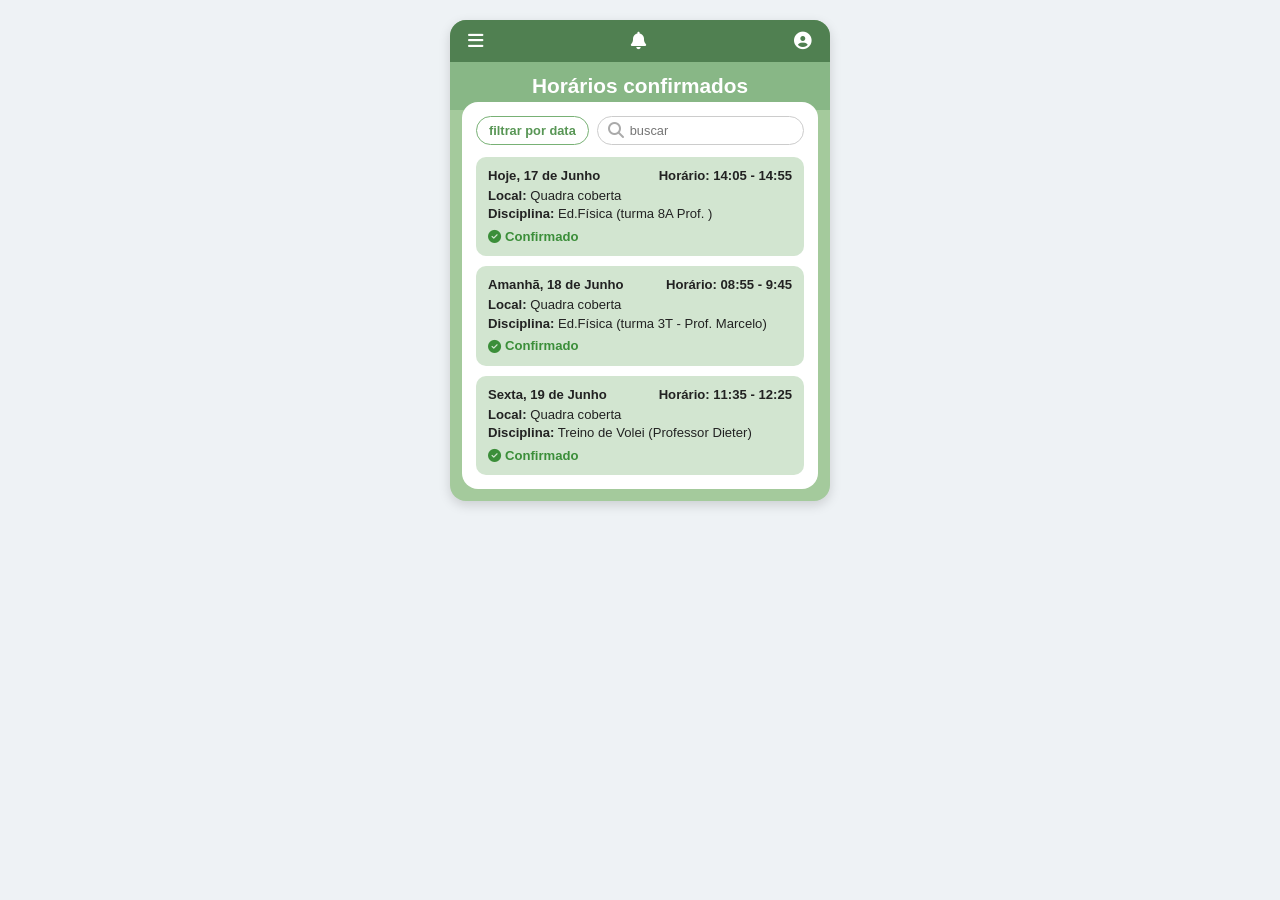
==== confirmados/index.html @ b620a487 "horarios confirmados" ====
<!DOCTYPE html>
<html lang="pt-br">
<head>
  <meta charset="UTF-8">
  <meta name="viewport" content="width=device-width, initial-scale=1.0">
  <title>Horários Confirmados</title>
  <link rel="stylesheet" href="https://cdnjs.cloudflare.com/ajax/libs/font-awesome/6.4.0/css/all.min.css">
    <link rel="stylesheet" href="style.css">
</head>
<body>

  <div class="aplicativo">

    <div class="barra-topo">
      <i class="fa-solid fa-bars"></i>
      <i class="fa-solid fa-bell"></i>
      <i class="fa-solid fa-circle-user"></i>
    </div>

    <div class="titulo">
      Horários confirmados
    </div>


    <div class="conteudo">
      <div class="filtros">
        <button class="botao-filtro">filtrar por data</button>
        <div class="caixa-busca">
          <i class="fa-solid fa-magnifying-glass" style="color:#aaa;"></i>
          <input type="text" placeholder="buscar">
        </div>
      </div>

      
      <div class="lista-cartoes" id="listaHorarios">
        <div class="cartao">
          <div class="linha-cartao">
            <span>Hoje, 17 de Junho</span>
            <span>Horário: 14:05 - 14:55</span>
          </div>
          <div><strong>Local:</strong> Quadra coberta</div>
          <div><strong>Disciplina:</strong> Ed.Física (turma 8A Prof. )</div>
          <div class="status"><i class="fa-solid fa-circle-check"></i> Confirmado</div>
        </div>

        <div class="cartao">
          <div class="linha-cartao">
            <span>Amanhã, 18 de Junho</span>
            <span>Horário: 08:55 - 9:45</span>
          </div>
          <div><strong>Local:</strong> Quadra coberta</div>
          <div><strong>Disciplina:</strong> Ed.Física (turma 3T - Prof. Marcelo)</div>
          <div class="status"><i class="fa-solid fa-circle-check"></i> Confirmado</div>
        </div>

        <div class="cartao">
          <div class="linha-cartao">
            <span>Sexta, 19 de Junho</span>
            <span>Horário: 11:35 - 12:25</span>
          </div>
          <div><strong>Local:</strong> Quadra coberta</div>
          <div><strong>Disciplina:</strong> Treino de Volei (Professor Dieter)</div>
          <div class="status"><i class="fa-solid fa-circle-check"></i> Confirmado</div>
        </div>
      </div>

    </div>
  </div>

</body>
</html>
---- confirmados/style.css ----
* {
      box-sizing: border-box;
      margin: 0;
      padding: 0;
      font-family: sans-serif;
    }

    body {
      background: #eef2f5;
      display: flex;
      justify-content: center;
      padding: 20px;
    }

    .aplicativo {
      width: 100%;
      max-width: 380px;
      background: #a4ca9c;
      border-radius: 16px;
      overflow: hidden;
      box-shadow: 0 4px 12px rgba(0,0,0,0.15);
      position: relative;
    }

   
    .barra-topo {
      background: #508051;
      color: #fff;
      display: flex;
      justify-content: space-between;
      padding: 12px 18px;
      font-size: 1.1rem;
    }

    .titulo {
      background: #88b786;
      color: #fff;
      text-align: center;
      padding: 12px;
      font-size: 1.3rem;
      font-weight: bold;
    }

    .conteudo {
      background: #fff;
      margin: -8px 12px 12px 12px;
      border-radius: 16px;
      padding: 14px;
      display: flex;
      flex-direction: column;
      gap: 12px;
    }

   
    .filtros {
      display: flex;
      gap: 8px;
    }

    .botao-filtro {
      border: 1.5px solid #78b175;
      background: transparent;
      color: #589655;
      padding: 6px 12px;
      border-radius: 20px;
      font-weight: 600;
      font-size: 0.8rem;
      cursor: pointer;
    }

    .caixa-busca {
      border: 1px solid #ccc;
      border-radius: 20px;
      padding: 4px 10px;
      display: flex;
      align-items: center;
      gap: 6px;
      flex: 1;
    }

    .caixa-busca input {
      border: none;
      outline: none;
      width: 100%;
      font-size: 0.8rem;
    }

    .lista-cartoes {
      display: flex;
      flex-direction: column;
      gap: 10px;
    }

    .cartao {
      background: #d2e5d0;
      border-radius: 10px;
      padding: 10px 12px;
      font-size: 0.82rem;
      color: #222;
      line-height: 1.4;
    }

    .linha-cartao {
      display: flex;
      justify-content: space-between;
      font-weight: bold;
      margin-bottom: 2px;
    }

    .status {
      color: #3b8e39;
      font-weight: bold;
      margin-top: 4px;
      display: flex;
      align-items: center;
      gap: 4px;
    }

    .botoes {
      display: flex;
      justify-content: flex-end;
      align-items: center;
      margin-top: 5px;
    }

    .botao-agendar {
      background: #4fa14c;
      color: #fff;
      border: none;
      padding: 10px 14px;
      border-radius: 10px 0 0 10px;
      font-weight: bold;
      cursor: pointer;
    }

    .botao-mais {
      background: #4fa14c;
      color: #fff;
      border: none;
      width: 36px;
      height: 36px;
      border-radius: 50%;
      font-size: 1.2rem;
      cursor: pointer;
      display: flex;
      align-items: center;
      justify-content: center;
    }

    
    .fundo-escuro {
      position: absolute;
      top: 0;
      left: 0;
      width: 100%;
      height: 100%;
      background: rgba(0,0,0,0.4);
      display: none;
      justify-content: center;
      align-items: center;
      padding: 15px;
    }

    .caixa-janela {
      background: #fff;
      width: 100%;
      border-radius: 12px;
      padding: 16px;
    }

    .caixa-janela h3 {
      margin-bottom: 12px;
      font-size: 1.1rem;
      color: #333;
    }

    .campo {
      margin-bottom: 10px;
    }

    .campo label {
      display: block;
      font-size: 0.75rem;
      font-weight: bold;
      margin-bottom: 3px;
    }

    .campo input {
      width: 100%;
      padding: 6px 8px;
      border: 1px solid #ccc;
      border-radius: 6px;
      font-size: 0.85rem;
    }

    .janela {
      display: flex;
      justify-content: flex-end;
      gap: 8px;
      margin-top: 12px;
    }

    .botao-cancelar {
      background: #e0e0e0;
      border: none;
      padding: 6px 12px;
      border-radius: 6px;
      cursor: pointer;
    }

    .botao-salvar {
      background: #4fa14c;
      color: #fff;
      border: none;
      padding: 6px 12px;
      border-radius: 6px;
      cursor: pointer;
      font-weight: bold;
    }
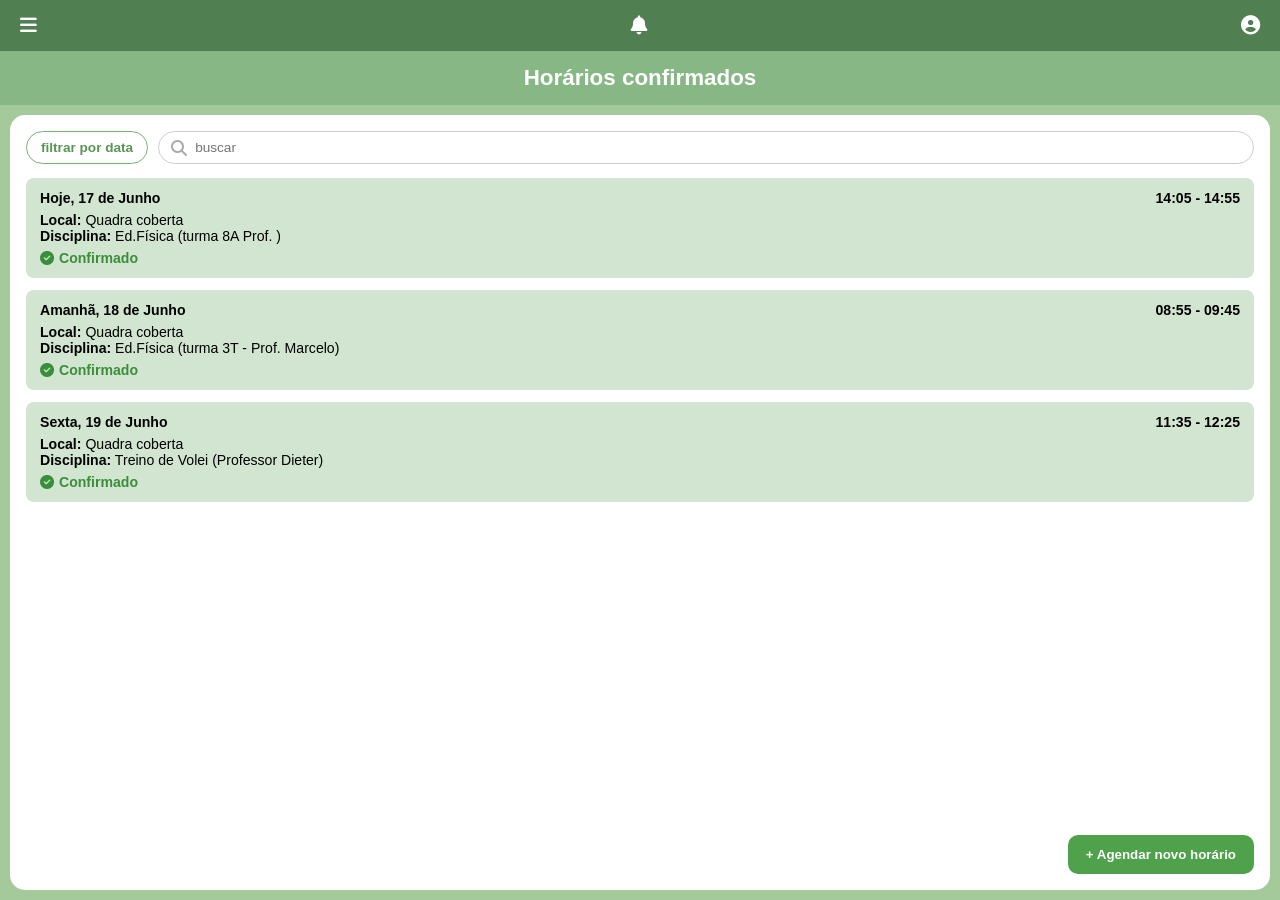
==== commit 1ff89a0d: "horarios confirmados" ====
--- a/confirmados/index.html
+++ b/confirmados/index.html
@@ -2,15 +2,14 @@
 <html lang="pt-br">
 <head>
   <meta charset="UTF-8">
-  <meta name="viewport" content="width=device-width, initial-scale=1.0">
+  <meta name="viewport" content="width=device-width, initial-scale=1.0, maximum-scale=1.0, user-scalable=no">
   <title>Horários Confirmados</title>
   <link rel="stylesheet" href="https://cdnjs.cloudflare.com/ajax/libs/font-awesome/6.4.0/css/all.min.css">
-    <link rel="stylesheet" href="style.css">
+  <link rel="stylesheet" href="style.css">
 </head>
 <body>
 
   <div class="aplicativo">
-
     <div class="barra-topo">
       <i class="fa-solid fa-bars"></i>
       <i class="fa-solid fa-bell"></i>
@@ -21,7 +20,6 @@
       Horários confirmados
     </div>
 
-
     <div class="conteudo">
       <div class="filtros">
         <button class="botao-filtro">filtrar por data</button>
@@ -31,39 +29,69 @@
         </div>
       </div>
 
-      
       <div class="lista-cartoes" id="listaHorarios">
         <div class="cartao">
           <div class="linha-cartao">
             <span>Hoje, 17 de Junho</span>
-            <span>Horário: 14:05 - 14:55</span>
+            <span>14:05 - 14:55</span>
           </div>
-          <div><strong>Local:</strong> Quadra coberta</div>
-          <div><strong>Disciplina:</strong> Ed.Física (turma 8A Prof. )</div>
+          <p><span>Local:</span> Quadra coberta</p>
+          <p><span>Disciplina:</span> Ed.Física (turma 8A Prof. )</p>
           <div class="status"><i class="fa-solid fa-circle-check"></i> Confirmado</div>
         </div>
 
         <div class="cartao">
           <div class="linha-cartao">
             <span>Amanhã, 18 de Junho</span>
-            <span>Horário: 08:55 - 9:45</span>
+            <span>08:55 - 09:45</span>
           </div>
-          <div><strong>Local:</strong> Quadra coberta</div>
-          <div><strong>Disciplina:</strong> Ed.Física (turma 3T - Prof. Marcelo)</div>
+          <p><span>Local:</span> Quadra coberta</p>
+          <p><span>Disciplina:</span> Ed.Física (turma 3T - Prof. Marcelo)</p>
           <div class="status"><i class="fa-solid fa-circle-check"></i> Confirmado</div>
         </div>
 
         <div class="cartao">
           <div class="linha-cartao">
             <span>Sexta, 19 de Junho</span>
-            <span>Horário: 11:35 - 12:25</span>
+            <span>11:35 - 12:25</span>
           </div>
-          <div><strong>Local:</strong> Quadra coberta</div>
-          <div><strong>Disciplina:</strong> Treino de Volei (Professor Dieter)</div>
+          <p><span>Local:</span> Quadra coberta</p>
+          <p><span>Disciplina:</span> Treino de Volei (Professor Dieter)</p>
           <div class="status"><i class="fa-solid fa-circle-check"></i> Confirmado</div>
         </div>
       </div>
 
+      <div class="area-botoes">
+        <button class="botao-agendar" onclick="mostrarJanela(true)">+ Agendar novo horário</button>
+      </div>
+    </div>
+
+    <div class="fundo-escuro" id="janelaAgendamento">
+      <div class="caixa-janela">
+        <h3>Novo Agendamento</h3>
+        <form onsubmit="adicionarHorario(event)">
+          <div class="campo">
+            <label>Data:</label>
+            <input type="text" id="campoData" placeholder="Ex: Sábado, 20 de Junho" required>
+          </div>
+          <div class="campo">
+            <label>Horário:</label>
+            <input type="text" id="campoHorario" placeholder="Ex: 14:00 - 15:00" required>
+          </div>
+          <div class="campo">
+            <label>Local:</label>
+            <input type="text" id="campoLocal" placeholder="Ex: Quadra coberta" required>
+          </div>
+          <div class="campo">
+            <label>Disciplina / Treino:</label>
+            <input type="text" id="campoDisciplina" placeholder="Ex: Futsal" required>
+          </div>
+          <div class="botoes-janela">
+            <button type="button" class="botao-cancelar" onclick="mostrarJanela(false)">Cancelar</button>
+            <button type="submit" class="botao-salvar">Salvar</button>
+          </div>
+        </form>
+      </div>
     </div>
   </div>
 
--- a/confirmados/style.css
+++ b/confirmados/style.css
@@ -1,80 +1,88 @@
-  * {
+   /* Reset total para ocupação da tela */
+    * {
       box-sizing: border-box;
       margin: 0;
       padding: 0;
-      font-family: sans-serif;
-    }
-
-    body {
-      background: #eef2f5;
-      display: flex;
-      justify-content: center;
-      padding: 20px;
-    }
-
+      font-family: Arial, sans-serif;
+    }
+
+    html, body {
+      width: 100%;
+      height: 100vh;
+      overflow: hidden;
+      background-color: #a4ca9c;
+    }
+
+    /* Container ocupando 100% da janela */
     .aplicativo {
-      width: 100%;
-      max-width: 380px;
+      width: 100vw;
+      height: 100vh;
+      display: flex;
+      flex-direction: column;
       background: #a4ca9c;
-      border-radius: 16px;
-      overflow: hidden;
-      box-shadow: 0 4px 12px rgba(0,0,0,0.15);
-      position: relative;
-    }
-
-   
+    }
+
+    /* Barra Superior */
     .barra-topo {
       background: #508051;
       color: #fff;
       display: flex;
       justify-content: space-between;
-      padding: 12px 18px;
-      font-size: 1.1rem;
-    }
-
+      align-items: center;
+      padding: 16px 20px;
+      font-size: 1.2rem;
+      flex-shrink: 0;
+    }
+
+    /* Faixa de Título */
     .titulo {
       background: #88b786;
       color: #fff;
       text-align: center;
-      padding: 12px;
-      font-size: 1.3rem;
-      font-weight: bold;
-    }
-
+      padding: 14px 10px;
+      font-size: 1.4rem;
+      font-weight: bold;
+      flex-shrink: 0;
+    }
+
+    /* Conteúdo Principal */
     .conteudo {
       background: #fff;
-      margin: -8px 12px 12px 12px;
-      border-radius: 16px;
-      padding: 14px;
+      margin: 10px;
+      border-radius: 15px;
+      padding: 16px;
       display: flex;
       flex-direction: column;
-      gap: 12px;
-    }
-
-   
+      flex: 1;
+      overflow: hidden;
+    }
+
+    /* Área de Filtros e Busca */
     .filtros {
       display: flex;
-      gap: 8px;
+      gap: 10px;
+      margin-bottom: 14px;
+      flex-shrink: 0;
     }
 
     .botao-filtro {
-      border: 1.5px solid #78b175;
+      border: 1px solid #78b175;
       background: transparent;
       color: #589655;
-      padding: 6px 12px;
+      padding: 8px 14px;
       border-radius: 20px;
-      font-weight: 600;
-      font-size: 0.8rem;
+      font-weight: bold;
+      font-size: 0.85rem;
       cursor: pointer;
     }
 
     .caixa-busca {
       border: 1px solid #ccc;
       border-radius: 20px;
-      padding: 4px 10px;
-      display: flex;
-      align-items: center;
-      gap: 6px;
+      padding: 6px 12px;
+      display: flex;
+      align-items: center;
+      gap: 8px;
       flex: 1;
     }
 
@@ -82,128 +90,118 @@
       border: none;
       outline: none;
       width: 100%;
-      font-size: 0.8rem;
-    }
-
+      font-size: 0.85rem;
+    }
+
+    /* Lista de Cartões */
     .lista-cartoes {
       display: flex;
       flex-direction: column;
-      gap: 10px;
+      gap: 12px;
+      flex: 1;
+      overflow-y: auto;
     }
 
     .cartao {
       background: #d2e5d0;
-      border-radius: 10px;
-      padding: 10px 12px;
-      font-size: 0.82rem;
-      color: #222;
-      line-height: 1.4;
+      border-radius: 8px;
+      padding: 12px 14px;
+      font-size: 0.88rem;
     }
 
     .linha-cartao {
       display: flex;
       justify-content: space-between;
       font-weight: bold;
-      margin-bottom: 2px;
+      margin-bottom: 6px;
+    }
+
+    /* Estilização dos rótulos via CSS */
+    .cartao p span {
+      font-weight: bold;
     }
 
     .status {
       color: #3b8e39;
       font-weight: bold;
-      margin-top: 4px;
-      display: flex;
-      align-items: center;
-      gap: 4px;
-    }
-
-    .botoes {
+      margin-top: 6px;
+      display: flex;
+      align-items: center;
+      gap: 5px;
+    }
+
+    /* Botão de Agendamento */
+    .area-botoes {
       display: flex;
       justify-content: flex-end;
-      align-items: center;
-      margin-top: 5px;
+      padding-top: 12px;
+      flex-shrink: 0;
     }
 
     .botao-agendar {
       background: #4fa14c;
       color: #fff;
       border: none;
-      padding: 10px 14px;
-      border-radius: 10px 0 0 10px;
-      font-weight: bold;
-      cursor: pointer;
-    }
-
-    .botao-mais {
-      background: #4fa14c;
-      color: #fff;
-      border: none;
-      width: 36px;
-      height: 36px;
-      border-radius: 50%;
-      font-size: 1.2rem;
-      cursor: pointer;
-      display: flex;
-      align-items: center;
-      justify-content: center;
-    }
-
-    
+      padding: 12px 18px;
+      border-radius: 10px;
+      font-weight: bold;
+      cursor: pointer;
+    }
+
+    /* Modal / Pop-up */
     .fundo-escuro {
-      position: absolute;
+      position: fixed;
       top: 0;
       left: 0;
-      width: 100%;
-      height: 100%;
-      background: rgba(0,0,0,0.4);
+      width: 100vw;
+      height: 100vh;
+      background: rgba(0, 0, 0, 0.5);
       display: none;
       justify-content: center;
       align-items: center;
-      padding: 15px;
+      z-index: 99;
     }
 
     .caixa-janela {
       background: #fff;
-      width: 100%;
+      width: 90%;
+      max-width: 360px;
       border-radius: 12px;
-      padding: 16px;
+      padding: 20px;
     }
 
     .caixa-janela h3 {
-      margin-bottom: 12px;
-      font-size: 1.1rem;
-      color: #333;
-    }
-
-    .campo {
-      margin-bottom: 10px;
+      text-align: center;
+      margin-bottom: 15px;
     }
 
     .campo label {
       display: block;
-      font-size: 0.75rem;
-      font-weight: bold;
-      margin-bottom: 3px;
+      font-weight: bold;
+      font-size: 0.8rem;
+      margin-top: 10px;
+      margin-bottom: 4px;
     }
 
     .campo input {
       width: 100%;
-      padding: 6px 8px;
+      padding: 8px;
       border: 1px solid #ccc;
       border-radius: 6px;
-      font-size: 0.85rem;
-    }
-
-    .janela {
+      font-size: 0.9rem;
+    }
+
+    .botoes-janela {
       display: flex;
       justify-content: flex-end;
-      gap: 8px;
-      margin-top: 12px;
+      gap: 10px;
+      margin-top: 16px;
     }
 
     .botao-cancelar {
-      background: #e0e0e0;
-      border: none;
-      padding: 6px 12px;
+      background: #eee;
+      border: none;
+      padding: 8px 14px;
       border-radius: 6px;
       cursor: pointer;
     }
@@ -212,8 +210,8 @@
       background: #4fa14c;
       color: #fff;
       border: none;
-      padding: 6px 12px;
+      padding: 8px 16px;
       border-radius: 6px;
-      cursor: pointer;
-      font-weight: bold;
+      font-weight: bold;
+      cursor: pointer;
     }
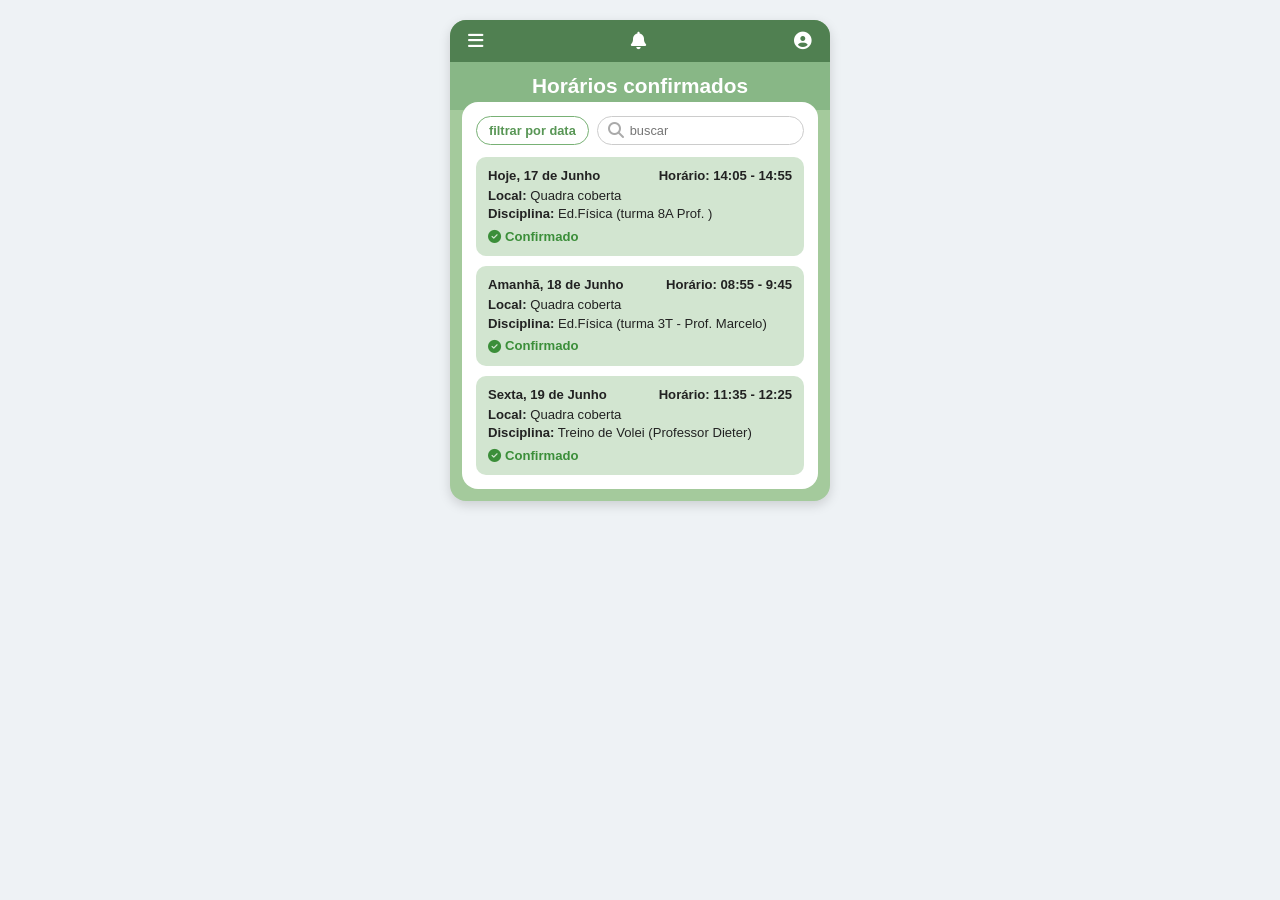
==== commit dccf99cf: "arrumei o codigo" ====
--- a/confirmados/index.html
+++ b/confirmados/index.html
@@ -2,14 +2,15 @@
 <html lang="pt-br">
 <head>
   <meta charset="UTF-8">
-  <meta name="viewport" content="width=device-width, initial-scale=1.0, maximum-scale=1.0, user-scalable=no">
+  <meta name="viewport" content="width=device-width, initial-scale=1.0">
   <title>Horários Confirmados</title>
   <link rel="stylesheet" href="https://cdnjs.cloudflare.com/ajax/libs/font-awesome/6.4.0/css/all.min.css">
-  <link rel="stylesheet" href="style.css">
+    <link rel="stylesheet" href="style.css">
 </head>
 <body>
 
   <div class="aplicativo">
+
     <div class="barra-topo">
       <i class="fa-solid fa-bars"></i>
       <i class="fa-solid fa-bell"></i>
@@ -20,6 +21,7 @@
       Horários confirmados
     </div>
 
+
     <div class="conteudo">
       <div class="filtros">
         <button class="botao-filtro">filtrar por data</button>
@@ -29,69 +31,39 @@
         </div>
       </div>
 
+      
       <div class="lista-cartoes" id="listaHorarios">
         <div class="cartao">
           <div class="linha-cartao">
             <span>Hoje, 17 de Junho</span>
-            <span>14:05 - 14:55</span>
+            <span>Horário: 14:05 - 14:55</span>
           </div>
-          <p><span>Local:</span> Quadra coberta</p>
-          <p><span>Disciplina:</span> Ed.Física (turma 8A Prof. )</p>
+          <div><strong>Local:</strong> Quadra coberta</div>
+          <div><strong>Disciplina:</strong> Ed.Física (turma 8A Prof. )</div>
           <div class="status"><i class="fa-solid fa-circle-check"></i> Confirmado</div>
         </div>
 
         <div class="cartao">
           <div class="linha-cartao">
             <span>Amanhã, 18 de Junho</span>
-            <span>08:55 - 09:45</span>
+            <span>Horário: 08:55 - 9:45</span>
           </div>
-          <p><span>Local:</span> Quadra coberta</p>
-          <p><span>Disciplina:</span> Ed.Física (turma 3T - Prof. Marcelo)</p>
+          <div><strong>Local:</strong> Quadra coberta</div>
+          <div><strong>Disciplina:</strong> Ed.Física (turma 3T - Prof. Marcelo)</div>
           <div class="status"><i class="fa-solid fa-circle-check"></i> Confirmado</div>
         </div>
 
         <div class="cartao">
           <div class="linha-cartao">
             <span>Sexta, 19 de Junho</span>
-            <span>11:35 - 12:25</span>
+            <span>Horário: 11:35 - 12:25</span>
           </div>
-          <p><span>Local:</span> Quadra coberta</p>
-          <p><span>Disciplina:</span> Treino de Volei (Professor Dieter)</p>
+          <div><strong>Local:</strong> Quadra coberta</div>
+          <div><strong>Disciplina:</strong> Treino de Volei (Professor Dieter)</div>
           <div class="status"><i class="fa-solid fa-circle-check"></i> Confirmado</div>
         </div>
       </div>
 
-      <div class="area-botoes">
-        <button class="botao-agendar" onclick="mostrarJanela(true)">+ Agendar novo horário</button>
-      </div>
-    </div>
-
-    <div class="fundo-escuro" id="janelaAgendamento">
-      <div class="caixa-janela">
-        <h3>Novo Agendamento</h3>
-        <form onsubmit="adicionarHorario(event)">
-          <div class="campo">
-            <label>Data:</label>
-            <input type="text" id="campoData" placeholder="Ex: Sábado, 20 de Junho" required>
-          </div>
-          <div class="campo">
-            <label>Horário:</label>
-            <input type="text" id="campoHorario" placeholder="Ex: 14:00 - 15:00" required>
-          </div>
-          <div class="campo">
-            <label>Local:</label>
-            <input type="text" id="campoLocal" placeholder="Ex: Quadra coberta" required>
-          </div>
-          <div class="campo">
-            <label>Disciplina / Treino:</label>
-            <input type="text" id="campoDisciplina" placeholder="Ex: Futsal" required>
-          </div>
-          <div class="botoes-janela">
-            <button type="button" class="botao-cancelar" onclick="mostrarJanela(false)">Cancelar</button>
-            <button type="submit" class="botao-salvar">Salvar</button>
-          </div>
-        </form>
-      </div>
     </div>
   </div>
 
--- a/confirmados/style.css
+++ b/confirmados/style.css
@@ -1,88 +1,80 @@
-   /* Reset total para ocupação da tela */
-    * {
+  * {
       box-sizing: border-box;
       margin: 0;
       padding: 0;
-      font-family: Arial, sans-serif;
-    }
-
-    html, body {
-      width: 100%;
-      height: 100vh;
+      font-family: sans-serif;
+    }
+
+    body {
+      background: #eef2f5;
+      display: flex;
+      justify-content: center;
+      padding: 20px;
+    }
+
+    .aplicativo {
+      width: 100%;
+      max-width: 380px;
+      background: #a4ca9c;
+      border-radius: 16px;
       overflow: hidden;
-      background-color: #a4ca9c;
-    }
-
-    /* Container ocupando 100% da janela */
-    .aplicativo {
-      width: 100vw;
-      height: 100vh;
-      display: flex;
-      flex-direction: column;
-      background: #a4ca9c;
-    }
-
-    /* Barra Superior */
+      box-shadow: 0 4px 12px rgba(0,0,0,0.15);
+      position: relative;
+    }
+
+   
     .barra-topo {
       background: #508051;
       color: #fff;
       display: flex;
       justify-content: space-between;
-      align-items: center;
-      padding: 16px 20px;
-      font-size: 1.2rem;
-      flex-shrink: 0;
-    }
-
-    /* Faixa de Título */
+      padding: 12px 18px;
+      font-size: 1.1rem;
+    }
+
     .titulo {
       background: #88b786;
       color: #fff;
       text-align: center;
-      padding: 14px 10px;
-      font-size: 1.4rem;
-      font-weight: bold;
-      flex-shrink: 0;
-    }
-
-    /* Conteúdo Principal */
+      padding: 12px;
+      font-size: 1.3rem;
+      font-weight: bold;
+    }
+
     .conteudo {
       background: #fff;
-      margin: 10px;
-      border-radius: 15px;
-      padding: 16px;
+      margin: -8px 12px 12px 12px;
+      border-radius: 16px;
+      padding: 14px;
       display: flex;
       flex-direction: column;
-      flex: 1;
-      overflow: hidden;
-    }
-
-    /* Área de Filtros e Busca */
+      gap: 12px;
+    }
+
+   
     .filtros {
       display: flex;
-      gap: 10px;
-      margin-bottom: 14px;
-      flex-shrink: 0;
+      gap: 8px;
     }
 
     .botao-filtro {
-      border: 1px solid #78b175;
+      border: 1.5px solid #78b175;
       background: transparent;
       color: #589655;
-      padding: 8px 14px;
+      padding: 6px 12px;
       border-radius: 20px;
-      font-weight: bold;
-      font-size: 0.85rem;
+      font-weight: 600;
+      font-size: 0.8rem;
       cursor: pointer;
     }
 
     .caixa-busca {
       border: 1px solid #ccc;
       border-radius: 20px;
-      padding: 6px 12px;
-      display: flex;
-      align-items: center;
-      gap: 8px;
+      padding: 4px 10px;
+      display: flex;
+      align-items: center;
+      gap: 6px;
       flex: 1;
     }
 
@@ -90,118 +82,128 @@
       border: none;
       outline: none;
       width: 100%;
-      font-size: 0.85rem;
-    }
-
-    /* Lista de Cartões */
+      font-size: 0.8rem;
+    }
+
     .lista-cartoes {
       display: flex;
       flex-direction: column;
-      gap: 12px;
-      flex: 1;
-      overflow-y: auto;
+      gap: 10px;
     }
 
     .cartao {
       background: #d2e5d0;
-      border-radius: 8px;
-      padding: 12px 14px;
-      font-size: 0.88rem;
+      border-radius: 10px;
+      padding: 10px 12px;
+      font-size: 0.82rem;
+      color: #222;
+      line-height: 1.4;
     }
 
     .linha-cartao {
       display: flex;
       justify-content: space-between;
       font-weight: bold;
-      margin-bottom: 6px;
-    }
-
-    /* Estilização dos rótulos via CSS */
-    .cartao p span {
-      font-weight: bold;
+      margin-bottom: 2px;
     }
 
     .status {
       color: #3b8e39;
       font-weight: bold;
-      margin-top: 6px;
-      display: flex;
-      align-items: center;
-      gap: 5px;
-    }
-
-    /* Botão de Agendamento */
-    .area-botoes {
+      margin-top: 4px;
+      display: flex;
+      align-items: center;
+      gap: 4px;
+    }
+
+    .botoes {
       display: flex;
       justify-content: flex-end;
-      padding-top: 12px;
-      flex-shrink: 0;
+      align-items: center;
+      margin-top: 5px;
     }
 
     .botao-agendar {
       background: #4fa14c;
       color: #fff;
       border: none;
-      padding: 12px 18px;
-      border-radius: 10px;
-      font-weight: bold;
-      cursor: pointer;
-    }
-
-    /* Modal / Pop-up */
+      padding: 10px 14px;
+      border-radius: 10px 0 0 10px;
+      font-weight: bold;
+      cursor: pointer;
+    }
+
+    .botao-mais {
+      background: #4fa14c;
+      color: #fff;
+      border: none;
+      width: 36px;
+      height: 36px;
+      border-radius: 50%;
+      font-size: 1.2rem;
+      cursor: pointer;
+      display: flex;
+      align-items: center;
+      justify-content: center;
+    }
+
+    
     .fundo-escuro {
-      position: fixed;
+      position: absolute;
       top: 0;
       left: 0;
-      width: 100vw;
-      height: 100vh;
-      background: rgba(0, 0, 0, 0.5);
+      width: 100%;
+      height: 100%;
+      background: rgba(0,0,0,0.4);
       display: none;
       justify-content: center;
       align-items: center;
-      z-index: 99;
+      padding: 15px;
     }
 
     .caixa-janela {
       background: #fff;
-      width: 90%;
-      max-width: 360px;
+      width: 100%;
       border-radius: 12px;
-      padding: 20px;
+      padding: 16px;
     }
 
     .caixa-janela h3 {
-      text-align: center;
-      margin-bottom: 15px;
+      margin-bottom: 12px;
+      font-size: 1.1rem;
+      color: #333;
+    }
+
+    .campo {
+      margin-bottom: 10px;
     }
 
     .campo label {
       display: block;
-      font-weight: bold;
-      font-size: 0.8rem;
-      margin-top: 10px;
-      margin-bottom: 4px;
+      font-size: 0.75rem;
+      font-weight: bold;
+      margin-bottom: 3px;
     }
 
     .campo input {
       width: 100%;
-      padding: 8px;
+      padding: 6px 8px;
       border: 1px solid #ccc;
       border-radius: 6px;
-      font-size: 0.9rem;
-    }
-
-    .botoes-janela {
+      font-size: 0.85rem;
+    }
+
+    .janela {
       display: flex;
       justify-content: flex-end;
-      gap: 10px;
-      margin-top: 16px;
+      gap: 8px;
+      margin-top: 12px;
     }
 
     .botao-cancelar {
-      background: #eee;
-      border: none;
-      padding: 8px 14px;
+      background: #e0e0e0;
+      border: none;
+      padding: 6px 12px;
       border-radius: 6px;
       cursor: pointer;
     }
@@ -210,8 +212,8 @@
       background: #4fa14c;
       color: #fff;
       border: none;
-      padding: 8px 16px;
+      padding: 6px 12px;
       border-radius: 6px;
-      font-weight: bold;
-      cursor: pointer;
+      cursor: pointer;
+      font-weight: bold;
     }
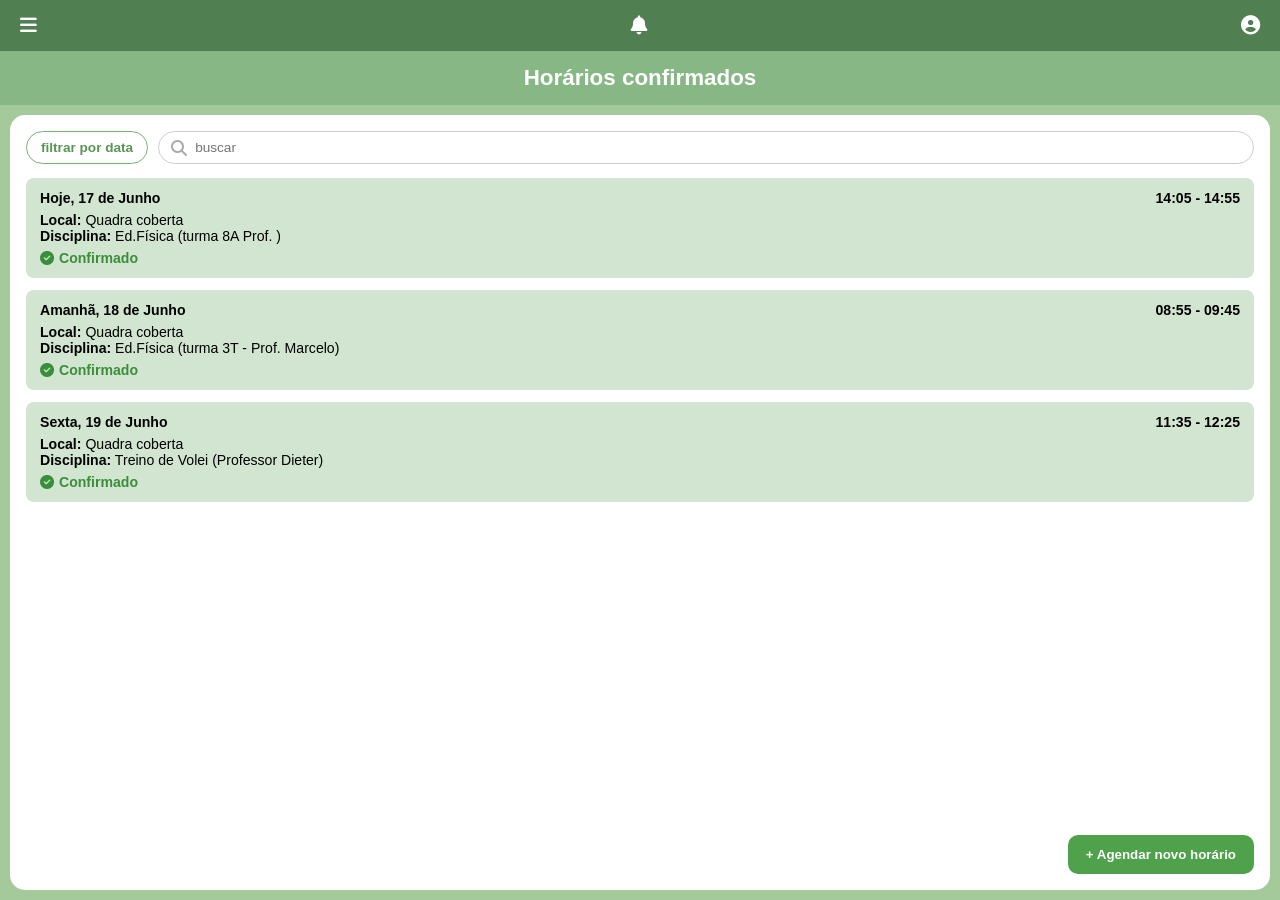
==== commit 00e9da85: "finalizei o trabalho" ====
--- a/confirmados/index.html
+++ b/confirmados/index.html
@@ -2,15 +2,14 @@
 <html lang="pt-br">
 <head>
   <meta charset="UTF-8">
-  <meta name="viewport" content="width=device-width, initial-scale=1.0">
+  <meta name="viewport" content="width=device-width, initial-scale=1.0, maximum-scale=1.0, user-scalable=no">
   <title>Horários Confirmados</title>
   <link rel="stylesheet" href="https://cdnjs.cloudflare.com/ajax/libs/font-awesome/6.4.0/css/all.min.css">
-    <link rel="stylesheet" href="style.css">
+  <link rel="stylesheet" href="style.css">
 </head>
 <body>
 
   <div class="aplicativo">
-
     <div class="barra-topo">
       <i class="fa-solid fa-bars"></i>
       <i class="fa-solid fa-bell"></i>
@@ -21,7 +20,6 @@
       Horários confirmados
     </div>
 
-
     <div class="conteudo">
       <div class="filtros">
         <button class="botao-filtro">filtrar por data</button>
@@ -31,39 +29,69 @@
         </div>
       </div>
 
-      
       <div class="lista-cartoes" id="listaHorarios">
         <div class="cartao">
           <div class="linha-cartao">
             <span>Hoje, 17 de Junho</span>
-            <span>Horário: 14:05 - 14:55</span>
+            <span>14:05 - 14:55</span>
           </div>
-          <div><strong>Local:</strong> Quadra coberta</div>
-          <div><strong>Disciplina:</strong> Ed.Física (turma 8A Prof. )</div>
+          <p><span>Local:</span> Quadra coberta</p>
+          <p><span>Disciplina:</span> Ed.Física (turma 8A Prof. )</p>
           <div class="status"><i class="fa-solid fa-circle-check"></i> Confirmado</div>
         </div>
 
         <div class="cartao">
           <div class="linha-cartao">
             <span>Amanhã, 18 de Junho</span>
-            <span>Horário: 08:55 - 9:45</span>
+            <span>08:55 - 09:45</span>
           </div>
-          <div><strong>Local:</strong> Quadra coberta</div>
-          <div><strong>Disciplina:</strong> Ed.Física (turma 3T - Prof. Marcelo)</div>
+          <p><span>Local:</span> Quadra coberta</p>
+          <p><span>Disciplina:</span> Ed.Física (turma 3T - Prof. Marcelo)</p>
           <div class="status"><i class="fa-solid fa-circle-check"></i> Confirmado</div>
         </div>
 
         <div class="cartao">
           <div class="linha-cartao">
             <span>Sexta, 19 de Junho</span>
-            <span>Horário: 11:35 - 12:25</span>
+            <span>11:35 - 12:25</span>
           </div>
-          <div><strong>Local:</strong> Quadra coberta</div>
-          <div><strong>Disciplina:</strong> Treino de Volei (Professor Dieter)</div>
+          <p><span>Local:</span> Quadra coberta</p>
+          <p><span>Disciplina:</span> Treino de Volei (Professor Dieter)</p>
           <div class="status"><i class="fa-solid fa-circle-check"></i> Confirmado</div>
         </div>
       </div>
 
+      <div class="area-botoes">
+        <button class="botao-agendar" onclick="mostrarJanela(true)">+ Agendar novo horário</button>
+      </div>
+    </div>
+
+    <div class="fundo-escuro" id="janelaAgendamento">
+      <div class="caixa-janela">
+        <h3>Novo Agendamento</h3>
+        <form onsubmit="adicionarHorario(event)">
+          <div class="campo">
+            <label>Data:</label>
+            <input type="text" id="campoData" placeholder="Ex: Sábado, 20 de Junho" required>
+          </div>
+          <div class="campo">
+            <label>Horário:</label>
+            <input type="text" id="campoHorario" placeholder="Ex: 14:00 - 15:00" required>
+          </div>
+          <div class="campo">
+            <label>Local:</label>
+            <input type="text" id="campoLocal" placeholder="Ex: Quadra coberta" required>
+          </div>
+          <div class="campo">
+            <label>Disciplina / Treino:</label>
+            <input type="text" id="campoDisciplina" placeholder="Ex: Futsal" required>
+          </div>
+          <div class="botoes-janela">
+            <button type="button" class="botao-cancelar" onclick="mostrarJanela(false)">Cancelar</button>
+            <button type="submit" class="botao-salvar">Salvar</button>
+          </div>
+        </form>
+      </div>
     </div>
   </div>
 
--- a/confirmados/style.css
+++ b/confirmados/style.css
@@ -1,80 +1,88 @@
-  * {
+   /* Reset total para ocupação da tela */
+    * {
       box-sizing: border-box;
       margin: 0;
       padding: 0;
-      font-family: sans-serif;
-    }
-
-    body {
-      background: #eef2f5;
-      display: flex;
-      justify-content: center;
-      padding: 20px;
-    }
-
+      font-family: Arial, sans-serif;
+    }
+
+    html, body {
+      width: 100%;
+      height: 100vh;
+      overflow: hidden;
+      background-color: #a4ca9c;
+    }
+
+    /* Container ocupando 100% da janela */
     .aplicativo {
-      width: 100%;
-      max-width: 380px;
+      width: 100vw;
+      height: 100vh;
+      display: flex;
+      flex-direction: column;
       background: #a4ca9c;
-      border-radius: 16px;
-      overflow: hidden;
-      box-shadow: 0 4px 12px rgba(0,0,0,0.15);
-      position: relative;
-    }
-
-   
+    }
+
+    /* Barra Superior */
     .barra-topo {
       background: #508051;
       color: #fff;
       display: flex;
       justify-content: space-between;
-      padding: 12px 18px;
-      font-size: 1.1rem;
-    }
-
+      align-items: center;
+      padding: 16px 20px;
+      font-size: 1.2rem;
+      flex-shrink: 0;
+    }
+
+    /* Faixa de Título */
     .titulo {
       background: #88b786;
       color: #fff;
       text-align: center;
-      padding: 12px;
-      font-size: 1.3rem;
-      font-weight: bold;
-    }
-
+      padding: 14px 10px;
+      font-size: 1.4rem;
+      font-weight: bold;
+      flex-shrink: 0;
+    }
+
+    /* Conteúdo Principal */
     .conteudo {
       background: #fff;
-      margin: -8px 12px 12px 12px;
-      border-radius: 16px;
-      padding: 14px;
+      margin: 10px;
+      border-radius: 15px;
+      padding: 16px;
       display: flex;
       flex-direction: column;
-      gap: 12px;
-    }
-
-   
+      flex: 1;
+      overflow: hidden;
+    }
+
+    /* Área de Filtros e Busca */
     .filtros {
       display: flex;
-      gap: 8px;
+      gap: 10px;
+      margin-bottom: 14px;
+      flex-shrink: 0;
     }
 
     .botao-filtro {
-      border: 1.5px solid #78b175;
+      border: 1px solid #78b175;
       background: transparent;
       color: #589655;
-      padding: 6px 12px;
+      padding: 8px 14px;
       border-radius: 20px;
-      font-weight: 600;
-      font-size: 0.8rem;
+      font-weight: bold;
+      font-size: 0.85rem;
       cursor: pointer;
     }
 
     .caixa-busca {
       border: 1px solid #ccc;
       border-radius: 20px;
-      padding: 4px 10px;
-      display: flex;
-      align-items: center;
-      gap: 6px;
+      padding: 6px 12px;
+      display: flex;
+      align-items: center;
+      gap: 8px;
       flex: 1;
     }
 
@@ -82,128 +90,118 @@
       border: none;
       outline: none;
       width: 100%;
-      font-size: 0.8rem;
-    }
-
+      font-size: 0.85rem;
+    }
+
+    /* Lista de Cartões */
     .lista-cartoes {
       display: flex;
       flex-direction: column;
-      gap: 10px;
+      gap: 12px;
+      flex: 1;
+      overflow-y: auto;
     }
 
     .cartao {
       background: #d2e5d0;
-      border-radius: 10px;
-      padding: 10px 12px;
-      font-size: 0.82rem;
-      color: #222;
-      line-height: 1.4;
+      border-radius: 8px;
+      padding: 12px 14px;
+      font-size: 0.88rem;
     }
 
     .linha-cartao {
       display: flex;
       justify-content: space-between;
       font-weight: bold;
-      margin-bottom: 2px;
+      margin-bottom: 6px;
+    }
+
+    /* Estilização dos rótulos via CSS */
+    .cartao p span {
+      font-weight: bold;
     }
 
     .status {
       color: #3b8e39;
       font-weight: bold;
-      margin-top: 4px;
-      display: flex;
-      align-items: center;
-      gap: 4px;
-    }
-
-    .botoes {
+      margin-top: 6px;
+      display: flex;
+      align-items: center;
+      gap: 5px;
+    }
+
+    /* Botão de Agendamento */
+    .area-botoes {
       display: flex;
       justify-content: flex-end;
-      align-items: center;
-      margin-top: 5px;
+      padding-top: 12px;
+      flex-shrink: 0;
     }
 
     .botao-agendar {
       background: #4fa14c;
       color: #fff;
       border: none;
-      padding: 10px 14px;
-      border-radius: 10px 0 0 10px;
-      font-weight: bold;
-      cursor: pointer;
-    }
-
-    .botao-mais {
-      background: #4fa14c;
-      color: #fff;
-      border: none;
-      width: 36px;
-      height: 36px;
-      border-radius: 50%;
-      font-size: 1.2rem;
-      cursor: pointer;
-      display: flex;
-      align-items: center;
-      justify-content: center;
-    }
-
-    
+      padding: 12px 18px;
+      border-radius: 10px;
+      font-weight: bold;
+      cursor: pointer;
+    }
+
+    /* Modal / Pop-up */
     .fundo-escuro {
-      position: absolute;
+      position: fixed;
       top: 0;
       left: 0;
-      width: 100%;
-      height: 100%;
-      background: rgba(0,0,0,0.4);
+      width: 100vw;
+      height: 100vh;
+      background: rgba(0, 0, 0, 0.5);
       display: none;
       justify-content: center;
       align-items: center;
-      padding: 15px;
+      z-index: 99;
     }
 
     .caixa-janela {
       background: #fff;
-      width: 100%;
+      width: 90%;
+      max-width: 360px;
       border-radius: 12px;
-      padding: 16px;
+      padding: 20px;
     }
 
     .caixa-janela h3 {
-      margin-bottom: 12px;
-      font-size: 1.1rem;
-      color: #333;
-    }
-
-    .campo {
-      margin-bottom: 10px;
+      text-align: center;
+      margin-bottom: 15px;
     }
 
     .campo label {
       display: block;
-      font-size: 0.75rem;
-      font-weight: bold;
-      margin-bottom: 3px;
+      font-weight: bold;
+      font-size: 0.8rem;
+      margin-top: 10px;
+      margin-bottom: 4px;
     }
 
     .campo input {
       width: 100%;
-      padding: 6px 8px;
+      padding: 8px;
       border: 1px solid #ccc;
       border-radius: 6px;
-      font-size: 0.85rem;
-    }
-
-    .janela {
+      font-size: 0.9rem;
+    }
+
+    .botoes-janela {
       display: flex;
       justify-content: flex-end;
-      gap: 8px;
-      margin-top: 12px;
+      gap: 10px;
+      margin-top: 16px;
     }
 
     .botao-cancelar {
-      background: #e0e0e0;
-      border: none;
-      padding: 6px 12px;
+      background: #eee;
+      border: none;
+      padding: 8px 14px;
       border-radius: 6px;
       cursor: pointer;
     }
@@ -212,8 +210,8 @@
       background: #4fa14c;
       color: #fff;
       border: none;
-      padding: 6px 12px;
+      padding: 8px 16px;
       border-radius: 6px;
-      cursor: pointer;
-      font-weight: bold;
+      font-weight: bold;
+      cursor: pointer;
     }
